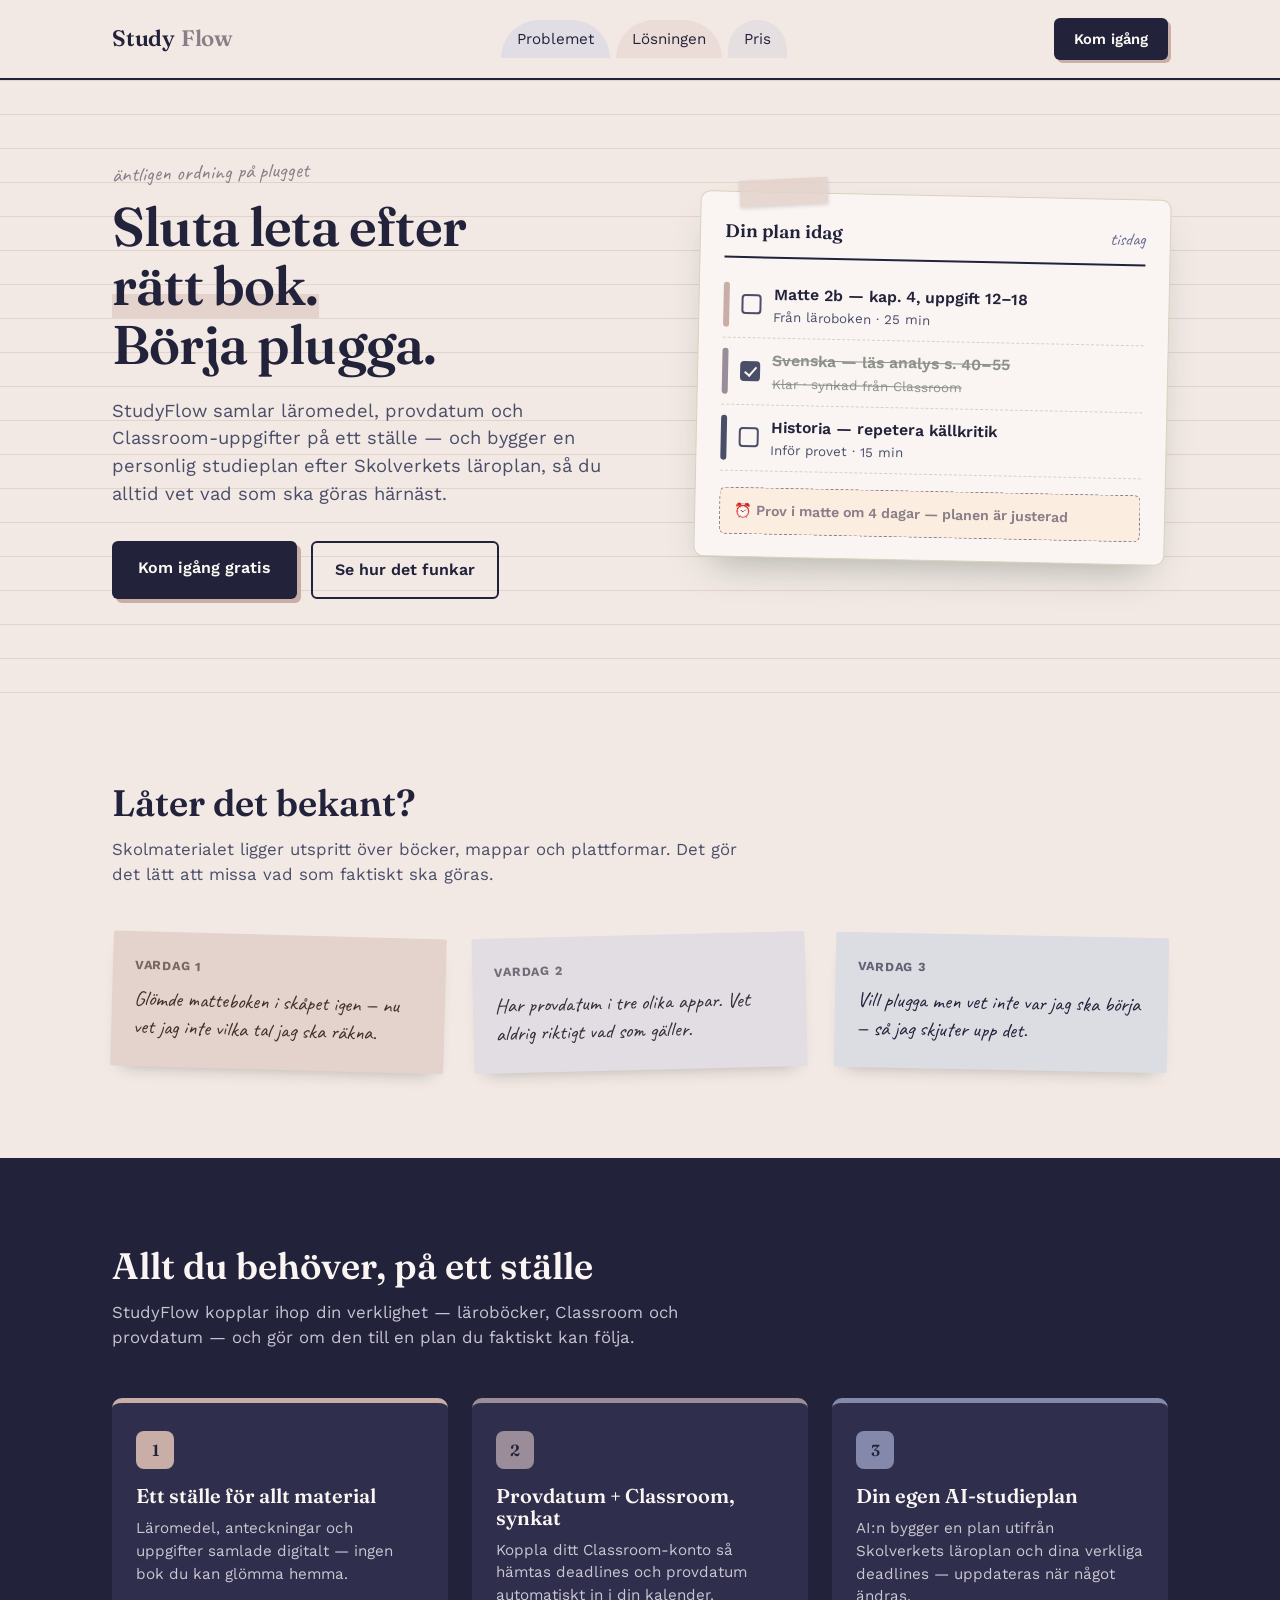
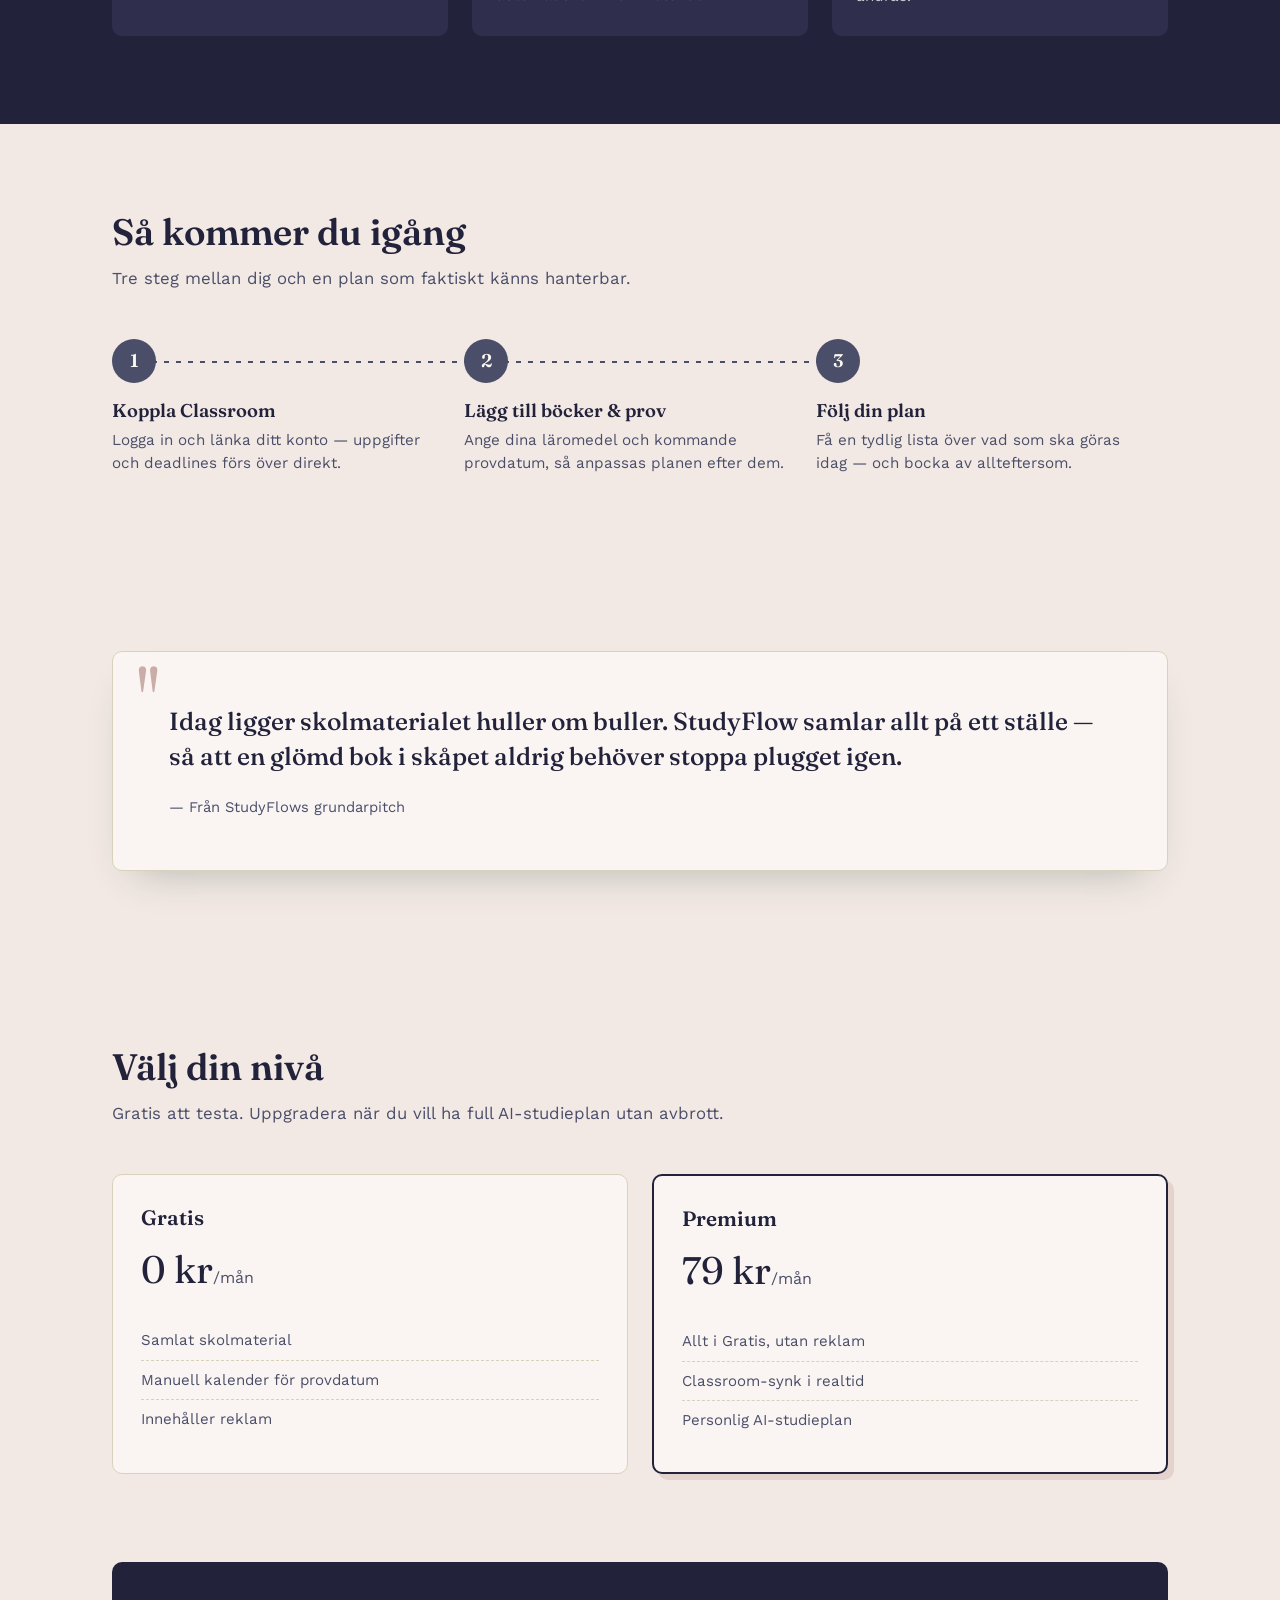
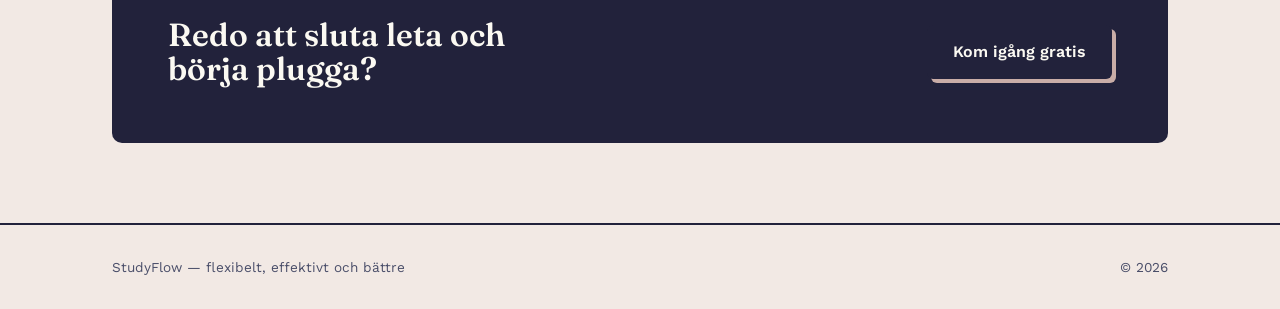
==== studyflow/index.html @ 854a7fbd "Add initial HTML structure for StudyFlow" ====
<!DOCTYPE html>
<html lang="sv">
<head>
<meta charset="UTF-8">
<meta name="viewport" content="width=device-width, initial-scale=1.0">
<title>StudyFlow — Samla studierna på ett ställe</title>
<link rel="preconnect" href="https://fonts.googleapis.com">
<link href="https://fonts.googleapis.com/css2?family=Fraunces:opsz,wght@9..144,400;9..144,500;9..144,600&family=Work+Sans:wght@400;500;600;700&family=Caveat:wght@500;600&display=swap" rel="stylesheet">
<style>
  :root{
    --paper: #f2e9e4;
    --paper-line: #e2d3cb;
    --ink: #22223b;
    --ink-soft: #4a4e69;
    --pine: #4a4e69;
    --pine-deep: #22223b;
    --mustard: #c9ada7;
    --mustard-soft: #e4d2cc;
    --clay: #8b7e89;
    --sky: #6a6f92;
    --card: #faf5f2;
    --radius: 4px;
    --radius-lg: 10px;
  }
  *{box-sizing:border-box;}
  html{scroll-behavior:smooth;}
  body{
    margin:0;
    background:var(--paper);
    color:var(--ink);
    font-family:'Work Sans', sans-serif;
    line-height:1.5;
    -webkit-font-smoothing:antialiased;
  }
  h1,h2,h3{
    font-family:'Fraunces', serif;
    font-weight:600;
    line-height:1.08;
    margin:0;
    color:var(--pine-deep);
  }
  p{margin:0;}
  a{color:inherit;}
  .wrap{max-width:1120px;margin:0 auto;padding:0 32px;}
  .tag{
    font-family:'Caveat', cursive;
    font-size:1.3rem;
    color:var(--clay);
    display:inline-block;
    transform:rotate(-2deg);
  }

  /* ---------- NAV ---------- */
  header{
    position:sticky; top:0; z-index:50;
    background:var(--paper);
    border-bottom:2px solid var(--pine-deep);
  }
  .nav{
    display:flex; align-items:center; justify-content:space-between;
    padding:18px 32px; max-width:1120px; margin:0 auto;
  }
  .logo{
    font-family:'Fraunces', serif; font-weight:600; font-size:1.4rem;
    color:var(--pine-deep); letter-spacing:-0.01em;
    display:flex; align-items:baseline; gap:6px;
  }
  .logo em{
    font-style:normal; color:var(--clay);
  }
  .navlinks{display:flex; gap:6px; list-style:none; margin:0; padding:0;}
  .navlinks a{
    text-decoration:none; font-size:0.95rem; color:var(--ink);
    padding:10px 16px; border-radius:99px 99px 0 0;
    position:relative;
  }
  .navlinks a:hover{color:var(--pine-deep);}
  .navlinks li:nth-child(1) a{background:#e0dde4;}
  .navlinks li:nth-child(2) a{background:#ecdcd7;}
  .navlinks li:nth-child(3) a{background:#e6dfe2;}
  .nav-cta{
    background:var(--pine-deep); color:#fbf9f2; text-decoration:none;
    padding:10px 20px; border-radius:6px; font-weight:600; font-size:0.92rem;
    box-shadow:3px 3px 0 var(--mustard);
  }
  .navtoggle{display:none;}

  /* ---------- HERO ---------- */
  .hero{
    padding:76px 0 96px;
    background-image:
      linear-gradient(var(--paper-line) 1px, transparent 1px);
    background-size: 100% 34px;
  }
  .hero-grid{
    display:grid; grid-template-columns: 1.05fr 0.95fr; gap:64px; align-items:center;
  }
  .eyebrow-note{
    font-family:'Caveat', cursive; font-size:1.35rem; color:var(--clay);
    transform:rotate(-1.5deg); display:inline-block; margin-bottom:10px;
  }
  .hero h1{
    font-size:3.4rem; letter-spacing:-0.015em;
  }
  .hero h1 .underline{
    background:linear-gradient(transparent 62%, var(--mustard-soft) 62%);
  }
  .hero p.lede{
    margin-top:22px; font-size:1.15rem; color:var(--ink-soft); max-width:46ch;
  }
  .hero-ctas{display:flex; gap:14px; margin-top:34px; flex-wrap:wrap;}
  .btn-primary{
    background:var(--pine-deep); color:#fbf9f2; text-decoration:none;
    padding:15px 26px; border-radius:6px; font-weight:600;
    box-shadow:4px 4px 0 var(--mustard); border:none; cursor:pointer;
    font-size:1rem; font-family:inherit;
    transition:transform .15s ease;
  }
  .btn-primary:hover{transform:translate(-2px,-2px);}
  .btn-secondary{
    background:transparent; color:var(--pine-deep); text-decoration:none;
    padding:15px 22px; border-radius:6px; font-weight:600; font-size:1rem;
    border:2px solid var(--pine-deep);
  }

  /* Planner mockup */
  .planner{
    background:var(--card);
    border-radius:var(--radius-lg);
    border:1.5px solid #d8d2bd;
    box-shadow:0 20px 40px -18px rgba(22,48,37,0.35);
    padding:26px 24px 22px;
    position:relative;
    transform:rotate(1.2deg);
  }
  .tape{
    position:absolute; top:-14px; left:38px; width:88px; height:26px;
    background:var(--mustard-soft); opacity:0.85; transform:rotate(-4deg);
    box-shadow:0 2px 4px rgba(0,0,0,0.15);
  }
  .planner-head{
    display:flex; justify-content:space-between; align-items:baseline;
    border-bottom:2px solid var(--pine-deep); padding-bottom:10px; margin-bottom:14px;
  }
  .planner-head h3{font-size:1.15rem;}
  .planner-head span{font-family:'Caveat',cursive; font-size:1.15rem; color:var(--sky);}
  .plan-row{
    display:flex; align-items:center; gap:12px; padding:10px 0;
    border-bottom:1px dashed #d8d2bd;
  }
  .plan-row:last-of-type{border-bottom:none;}
  .checkbox{
    width:20px; height:20px; border:2px solid var(--pine); border-radius:4px;
    flex:none; cursor:pointer; position:relative; background:transparent;
  }
  .checkbox.checked{background:var(--pine); }
  .checkbox.checked::after{
    content:''; position:absolute; left:5px; top:1px; width:5px; height:10px;
    border-right:2px solid #fbf9f2; border-bottom:2px solid #fbf9f2; transform:rotate(40deg);
  }
  .plan-row .subj{font-weight:600; font-size:0.98rem;}
  .plan-row .meta{font-size:0.83rem; color:var(--ink-soft); margin-top:2px;}
  .plan-row.done .subj, .plan-row.done .meta{color:#8b9188; text-decoration:line-through;}
  .swatch{width:6px; align-self:stretch; border-radius:3px; flex:none;}
  .prov-alert{
    margin-top:16px; background:#fbeee0; border:1px dashed var(--clay);
    border-radius:6px; padding:12px 14px; font-size:0.88rem; color:var(--clay); font-weight:600;
  }

  /* ---------- PROBLEM ---------- */
  section{padding:88px 0;}
  .section-head{max-width:640px; margin-bottom:48px;}
  .section-head h2{font-size:2.3rem;}
  .section-head p{margin-top:14px; color:var(--ink-soft); font-size:1.05rem;}
  .problems{
    display:grid; grid-template-columns:repeat(3,1fr); gap:28px;
  }
  .sticky{
    background:var(--mustard-soft); padding:26px 22px; border-radius:2px;
    box-shadow:0 10px 18px -12px rgba(0,0,0,0.3);
    font-family:'Caveat', cursive; font-size:1.3rem; line-height:1.35; color:#3d2f2c;
  }
  .sticky:nth-child(2){background:#e2dde3; color:#33303c; transform:rotate(-1.4deg);}
  .sticky:nth-child(3){background:#dcdde3; color:#22223b; transform:rotate(1.1deg);}
  .sticky:nth-child(1){transform:rotate(1.6deg);}
  .sticky .num{
    display:block; font-family:'Work Sans',sans-serif; font-weight:700; font-size:0.78rem;
    text-transform:uppercase; letter-spacing:0.06em; margin-bottom:10px; opacity:0.65;
  }

  /* ---------- FEATURES ---------- */
  .features-band{background:var(--pine-deep); color:#f2e9e4;}
  .features-band .section-head h2{color:#faf5f2;}
  .features-band .section-head p{color:#c7c3d1;}
  .features{
    display:grid; grid-template-columns:repeat(3,1fr); gap:24px;
  }
  .fcard{
    background:#2f2f4d; border-radius:var(--radius-lg); padding:28px 24px;
    border-top:5px solid var(--fc, var(--mustard));
  }
  .fcard:nth-child(1){--fc:#c9ada7;}
  .fcard:nth-child(2){--fc:#9a8c98;}
  .fcard:nth-child(3){--fc:#8489ab;}
  .fcard h3{color:#faf5f2; font-size:1.25rem;}
  .fcard p{margin-top:10px; color:#cbc7d2; font-size:0.95rem;}
  .fcard .ficon{
    width:38px; height:38px; border-radius:8px; background:var(--fc);
    margin-bottom:16px; display:flex; align-items:center; justify-content:center;
    color:#22223b; font-family:'Fraunces',serif; font-weight:600;
  }

  /* ---------- HOW IT WORKS ---------- */
  .steps{
    display:grid; grid-template-columns:repeat(3,1fr); gap:0;
    position:relative; counter-reset:step;
  }
  .step{padding:0 24px 0 0; position:relative;}
  .step:not(:last-child)::after{
    content:''; position:absolute; top:22px; right:-4px; width:100%; height:2px;
    background-image:linear-gradient(to right, var(--pine) 40%, transparent 0%);
    background-size:12px 2px; background-repeat:repeat-x;
  }
  .step-num{
    width:44px; height:44px; border-radius:50%; background:var(--pine);
    color:#fbf9f2; display:flex; align-items:center; justify-content:center;
    font-family:'Fraunces',serif; font-weight:600; font-size:1.15rem; margin-bottom:18px;
  }
  .step h3{font-size:1.15rem;}
  .step p{margin-top:8px; color:var(--ink-soft); font-size:0.95rem;}

  /* ---------- PITCH QUOTE ---------- */
  .pitch-wrap{
    background:var(--card); border-radius:var(--radius-lg);
    border:1.5px solid #d8d2bd; padding:52px 56px;
    box-shadow:0 20px 40px -22px rgba(22,48,37,0.3);
    position:relative;
  }
  .pitch-wrap::before{
    content:'"'; font-family:'Fraunces',serif; font-size:5rem; color:var(--mustard);
    position:absolute; top:8px; left:24px; line-height:1;
  }
  .pitch-text{
    font-family:'Fraunces', serif; font-size:1.55rem; font-weight:500;
    color:var(--pine-deep); max-width:64ch; line-height:1.42; position:relative;
  }
  .pitch-by{margin-top:22px; font-size:0.92rem; color:var(--ink-soft);}

  /* ---------- PRICING ---------- */
  .pricing{display:grid; grid-template-columns:repeat(2,1fr); gap:24px;}
  .pcard{
    background:var(--card); border-radius:var(--radius-lg); border:1.5px solid #d8d2bd;
    padding:32px 28px;
  }
  .pcard.highlight{border:2px solid var(--pine-deep); box-shadow:6px 6px 0 var(--mustard-soft);}
  .pcard h3{font-size:1.3rem;}
  .pprice{font-family:'Fraunces',serif; font-size:2.4rem; color:var(--pine-deep); margin-top:12px;}
  .pprice span{font-size:1rem; font-family:'Work Sans',sans-serif; color:var(--ink-soft); font-weight:400;}
  .pcard ul{list-style:none; margin:22px 0 0; padding:0;}
  .pcard li{padding:8px 0; border-top:1px dashed #d8d2bd; font-size:0.94rem; color:var(--ink-soft);}
  .pcard li:first-child{border-top:none;}

  /* ---------- CTA FOOTER ---------- */
  .cta-final{
    background:var(--pine-deep); color:#f2efe3; text-align:left;
    border-radius:var(--radius-lg); padding:56px 56px; margin:0 32px 80px;
    max-width:1056px; margin-left:auto; margin-right:auto;
    display:flex; justify-content:space-between; align-items:center; gap:32px; flex-wrap:wrap;
  }
  .cta-final h2{color:#fbf9f2; font-size:2rem; max-width:20ch;}
  footer{
    border-top:2px solid var(--pine-deep); padding:32px 0; font-size:0.85rem; color:var(--ink-soft);
  }
  .footer-row{display:flex; justify-content:space-between; align-items:center;}

  @media (max-width:860px){
    .hero-grid{grid-template-columns:1fr;}
    .navlinks{display:none;}
    .problems, .features, .pricing{grid-template-columns:1fr;}
    .steps{grid-template-columns:1fr; gap:36px;}
    .step:not(:last-child)::after{display:none;}
    .hero h1{font-size:2.4rem;}
    .pitch-wrap{padding:36px 26px;}
    .cta-final{padding:40px 28px; flex-direction:column; align-items:flex-start;}
  }
</style>
</head>
<body>

<header>
  <div class="nav">
    <div class="logo">Study<em>Flow</em></div>
    <ul class="navlinks">
      <li><a href="#problem">Problemet</a></li>
      <li><a href="#losning">Lösningen</a></li>
      <li><a href="#pris">Pris</a></li>
    </ul>
    <a class="nav-cta" href="#pris">Kom igång</a>
  </div>
</header>

<section class="hero">
  <div class="wrap hero-grid">
    <div>
      <span class="eyebrow-note">äntligen ordning på plugget</span>
      <h1>Sluta leta efter<br><span class="underline">rätt bok.</span><br>Börja plugga.</h1>
      <p class="lede">StudyFlow samlar läromedel, provdatum och Classroom-uppgifter på ett ställe — och bygger en personlig studieplan efter Skolverkets läroplan, så du alltid vet vad som ska göras härnäst.</p>
      <div class="hero-ctas">
        <a class="btn-primary" href="#pris">Kom igång gratis</a>
        <a class="btn-secondary" href="#losning">Se hur det funkar</a>
      </div>
    </div>
    <div class="planner">
      <div class="tape"></div>
      <div class="planner-head">
        <h3>Din plan idag</h3>
        <span>tisdag</span>
      </div>
      <div class="plan-row">
        <div class="swatch" style="background:#c9ada7;"></div>
        <button class="checkbox" onclick="this.classList.toggle('checked'); this.closest('.plan-row').classList.toggle('done');"></button>
        <div>
          <div class="subj">Matte 2b — kap. 4, uppgift 12–18</div>
          <div class="meta">Från läroboken · 25 min</div>
        </div>
      </div>
      <div class="plan-row done">
        <div class="swatch" style="background:#9a8c98;"></div>
        <button class="checkbox checked" onclick="this.classList.toggle('checked'); this.closest('.plan-row').classList.toggle('done');"></button>
        <div>
          <div class="subj">Svenska — läs analys s. 40–55</div>
          <div class="meta">Klar · synkad från Classroom</div>
        </div>
      </div>
      <div class="plan-row">
        <div class="swatch" style="background:#4a4e69;"></div>
        <button class="checkbox" onclick="this.classList.toggle('checked'); this.closest('.plan-row').classList.toggle('done');"></button>
        <div>
          <div class="subj">Historia — repetera källkritik</div>
          <div class="meta">Inför provet · 15 min</div>
        </div>
      </div>
      <div class="prov-alert">⏰ Prov i matte om 4 dagar — planen är justerad</div>
    </div>
  </div>
</section>

<section id="problem">
  <div class="wrap">
    <div class="section-head">
      <h2>Låter det bekant?</h2>
      <p>Skolmaterialet ligger utspritt över böcker, mappar och plattformar. Det gör det lätt att missa vad som faktiskt ska göras.</p>
    </div>
    <div class="problems">
      <div class="sticky"><span class="num">Vardag 1</span>Glömde matteboken i skåpet igen — nu vet jag inte vilka tal jag ska räkna.</div>
      <div class="sticky"><span class="num">Vardag 2</span>Har provdatum i tre olika appar. Vet aldrig riktigt vad som gäller.</div>
      <div class="sticky"><span class="num">Vardag 3</span>Vill plugga men vet inte var jag ska börja — så jag skjuter upp det.</div>
    </div>
  </div>
</section>

<section class="features-band" id="losning">
  <div class="wrap">
    <div class="section-head">
      <h2>Allt du behöver, på ett ställe</h2>
      <p>StudyFlow kopplar ihop din verklighet — läroböcker, Classroom och provdatum — och gör om den till en plan du faktiskt kan följa.</p>
    </div>
    <div class="features">
      <div class="fcard">
        <div class="ficon">1</div>
        <h3>Ett ställe för allt material</h3>
        <p>Läromedel, anteckningar och uppgifter samlade digitalt — ingen bok du kan glömma hemma.</p>
      </div>
      <div class="fcard">
        <div class="ficon">2</div>
        <h3>Provdatum + Classroom, synkat</h3>
        <p>Koppla ditt Classroom-konto så hämtas deadlines och provdatum automatiskt in i din kalender.</p>
      </div>
      <div class="fcard">
        <div class="ficon">3</div>
        <h3>Din egen AI-studieplan</h3>
        <p>AI:n bygger en plan utifrån Skolverkets läroplan och dina verkliga deadlines — uppdateras när något ändras.</p>
      </div>
    </div>
  </div>
</section>

<section>
  <div class="wrap">
    <div class="section-head">
      <h2>Så kommer du igång</h2>
      <p>Tre steg mellan dig och en plan som faktiskt känns hanterbar.</p>
    </div>
    <div class="steps">
      <div class="step">
        <div class="step-num">1</div>
        <h3>Koppla Classroom</h3>
        <p>Logga in och länka ditt konto — uppgifter och deadlines förs över direkt.</p>
      </div>
      <div class="step">
        <div class="step-num">2</div>
        <h3>Lägg till böcker & prov</h3>
        <p>Ange dina läromedel och kommande provdatum, så anpassas planen efter dem.</p>
      </div>
      <div class="step">
        <div class="step-num">3</div>
        <h3>Följ din plan</h3>
        <p>Få en tydlig lista över vad som ska göras idag — och bocka av allteftersom.</p>
      </div>
    </div>
  </div>
</section>

<section>
  <div class="wrap">
    <div class="pitch-wrap">
      <p class="pitch-text">Idag ligger skolmaterialet huller om buller. StudyFlow samlar allt på ett ställe — så att en glömd bok i skåpet aldrig behöver stoppa plugget igen.</p>
      <p class="pitch-by">— Från StudyFlows grundarpitch</p>
    </div>
  </div>
</section>

<section id="pris">
  <div class="wrap">
    <div class="section-head">
      <h2>Välj din nivå</h2>
      <p>Gratis att testa. Uppgradera när du vill ha full AI-studieplan utan avbrott.</p>
    </div>
    <div class="pricing">
      <div class="pcard">
        <h3>Gratis</h3>
        <div class="pprice">0 kr<span>/mån</span></div>
        <ul>
          <li>Samlat skolmaterial</li>
          <li>Manuell kalender för provdatum</li>
          <li>Innehåller reklam</li>
        </ul>
      </div>
      <div class="pcard highlight">
        <h3>Premium</h3>
        <div class="pprice">79 kr<span>/mån</span></div>
        <ul>
          <li>Allt i Gratis, utan reklam</li>
          <li>Classroom-synk i realtid</li>
          <li>Personlig AI-studieplan</li>
        </ul>
      </div>
    </div>
  </div>
</section>

<div class="cta-final">
  <h2>Redo att sluta leta och börja plugga?</h2>
  <a class="btn-primary" href="#pris">Kom igång gratis</a>
</div>

<footer>
  <div class="wrap footer-row">
    <span>StudyFlow — flexibelt, effektivt och bättre</span>
    <span>© 2026</span>
  </div>
</footer>

</body>
</html>
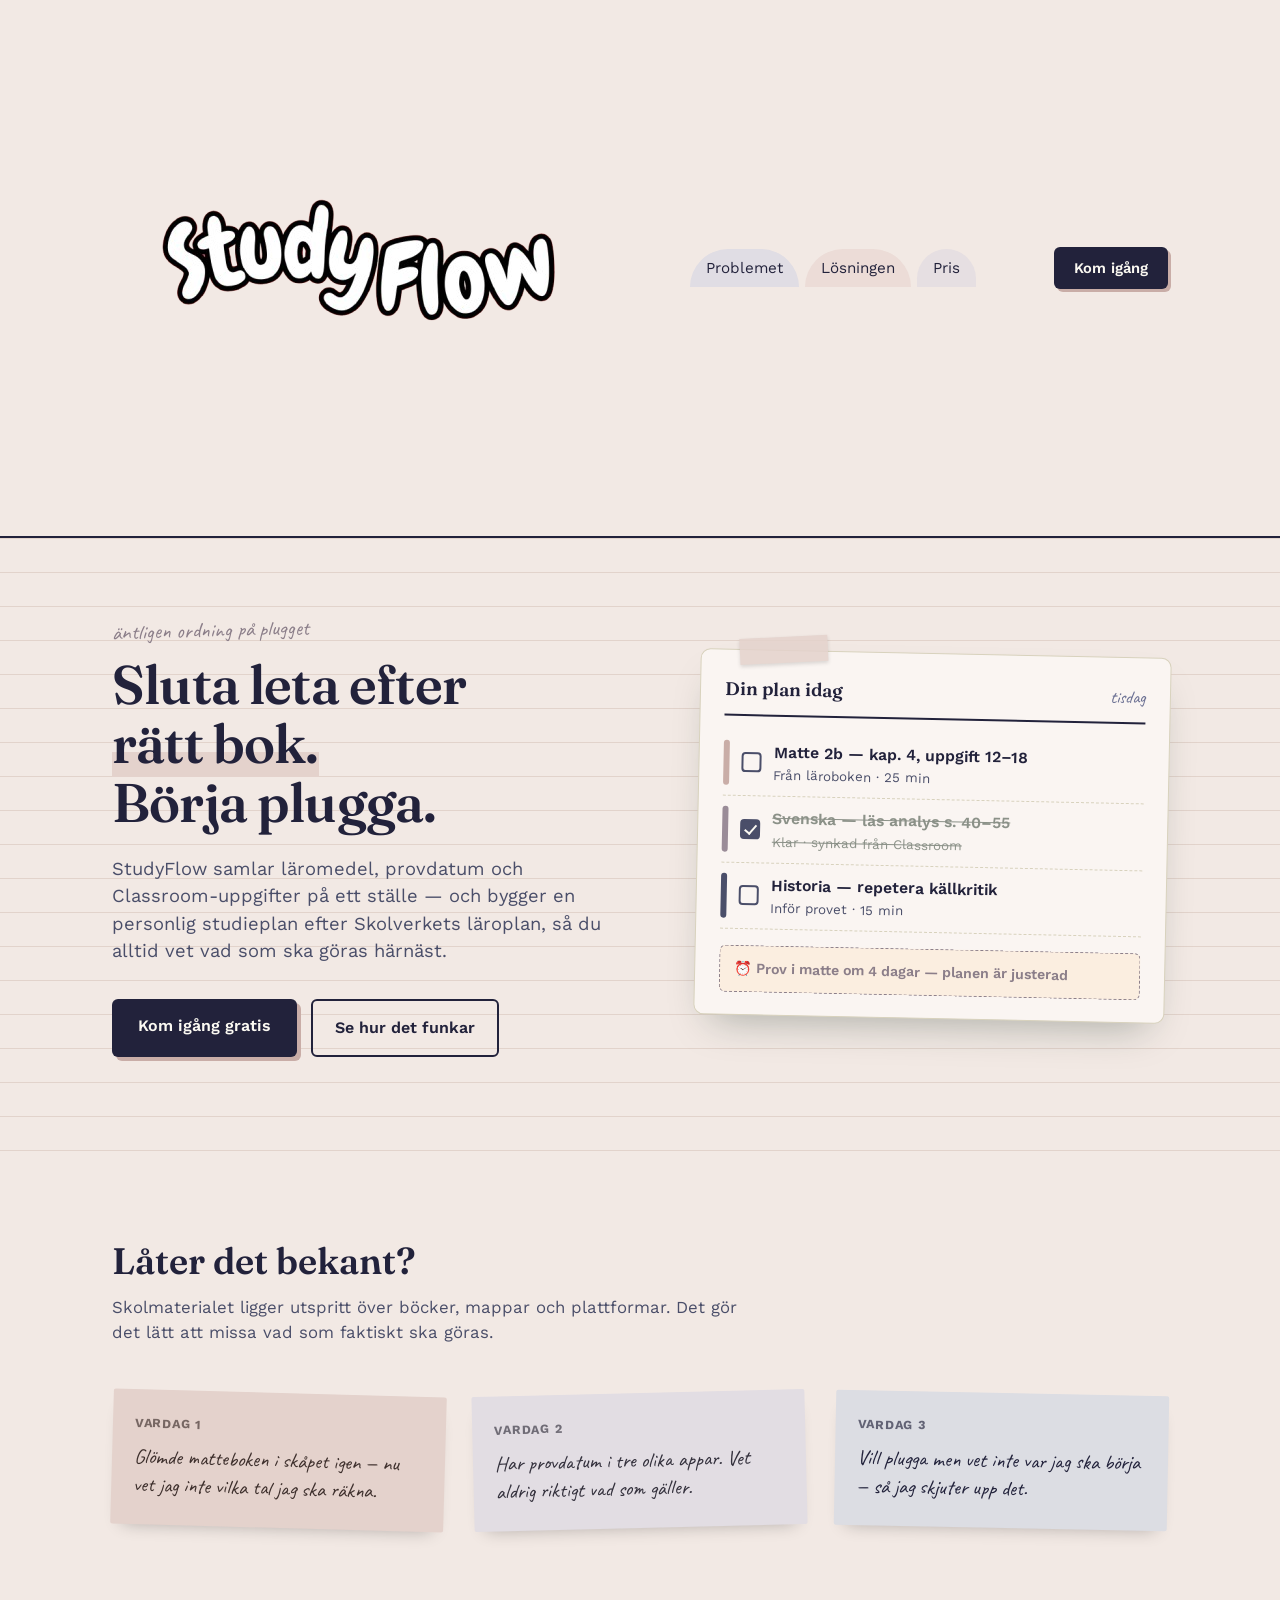
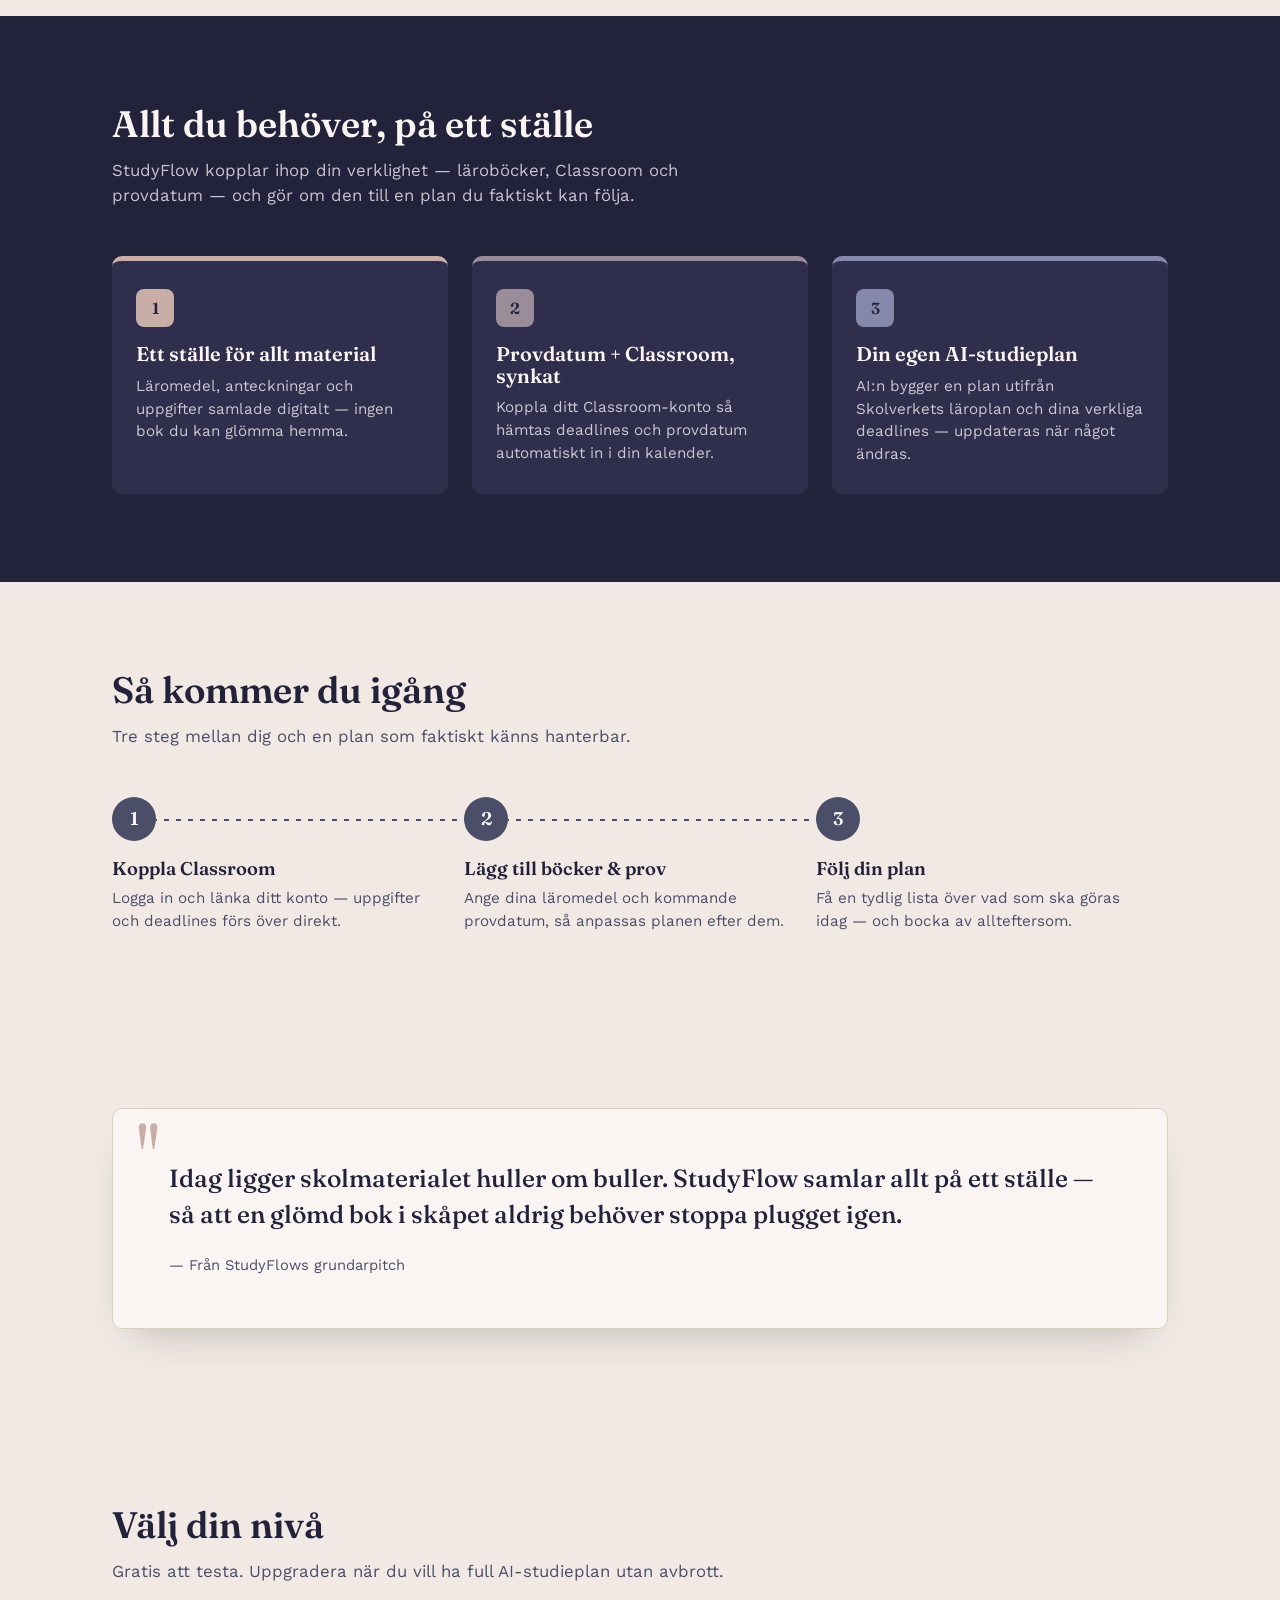
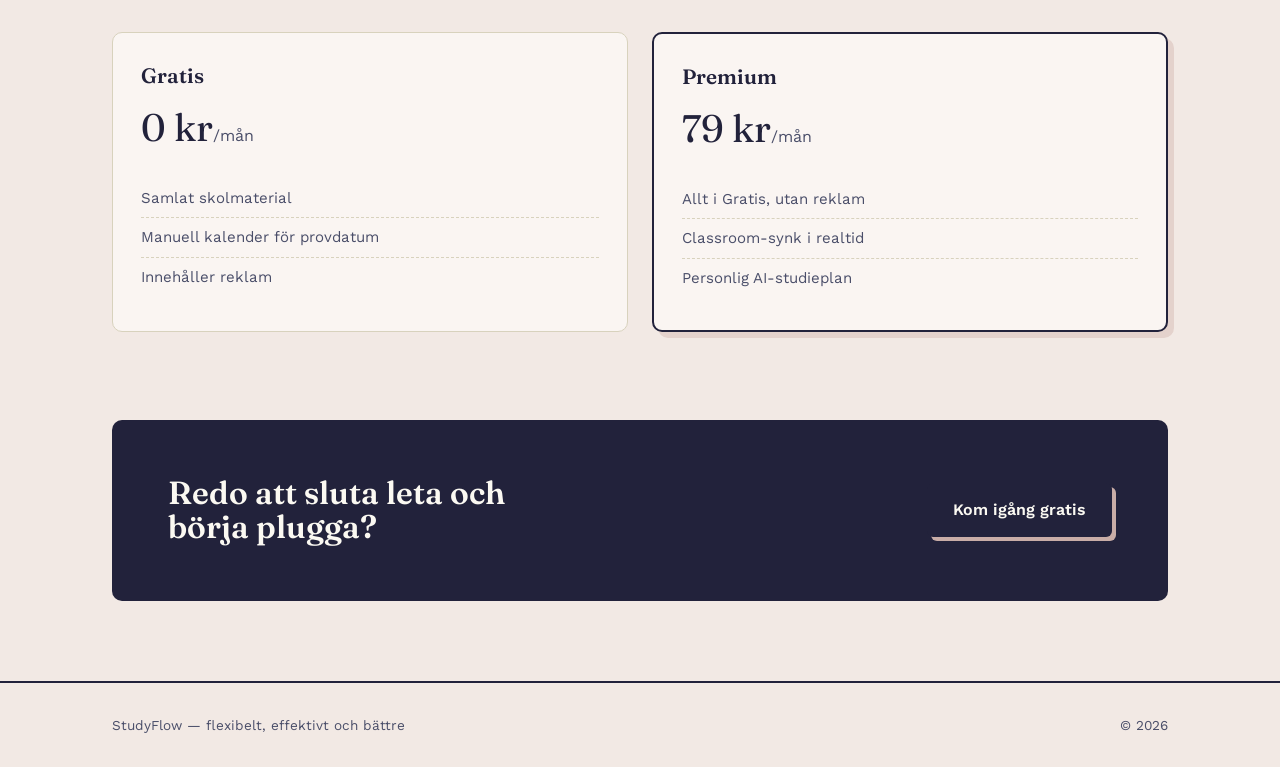
==== commit c4a7ba27: "Replace logo text with image in header" ====
--- a/studyflow/index.html
+++ b/studyflow/index.html
@@ -289,7 +289,7 @@
 
 <header>
   <div class="nav">
-    <div class="logo">Study<em>Flow</em></div>
+    <div class="logo"><img src="./logo.png"></img></div>
     <ul class="navlinks">
       <li><a href="#problem">Problemet</a></li>
       <li><a href="#losning">Lösningen</a></li>
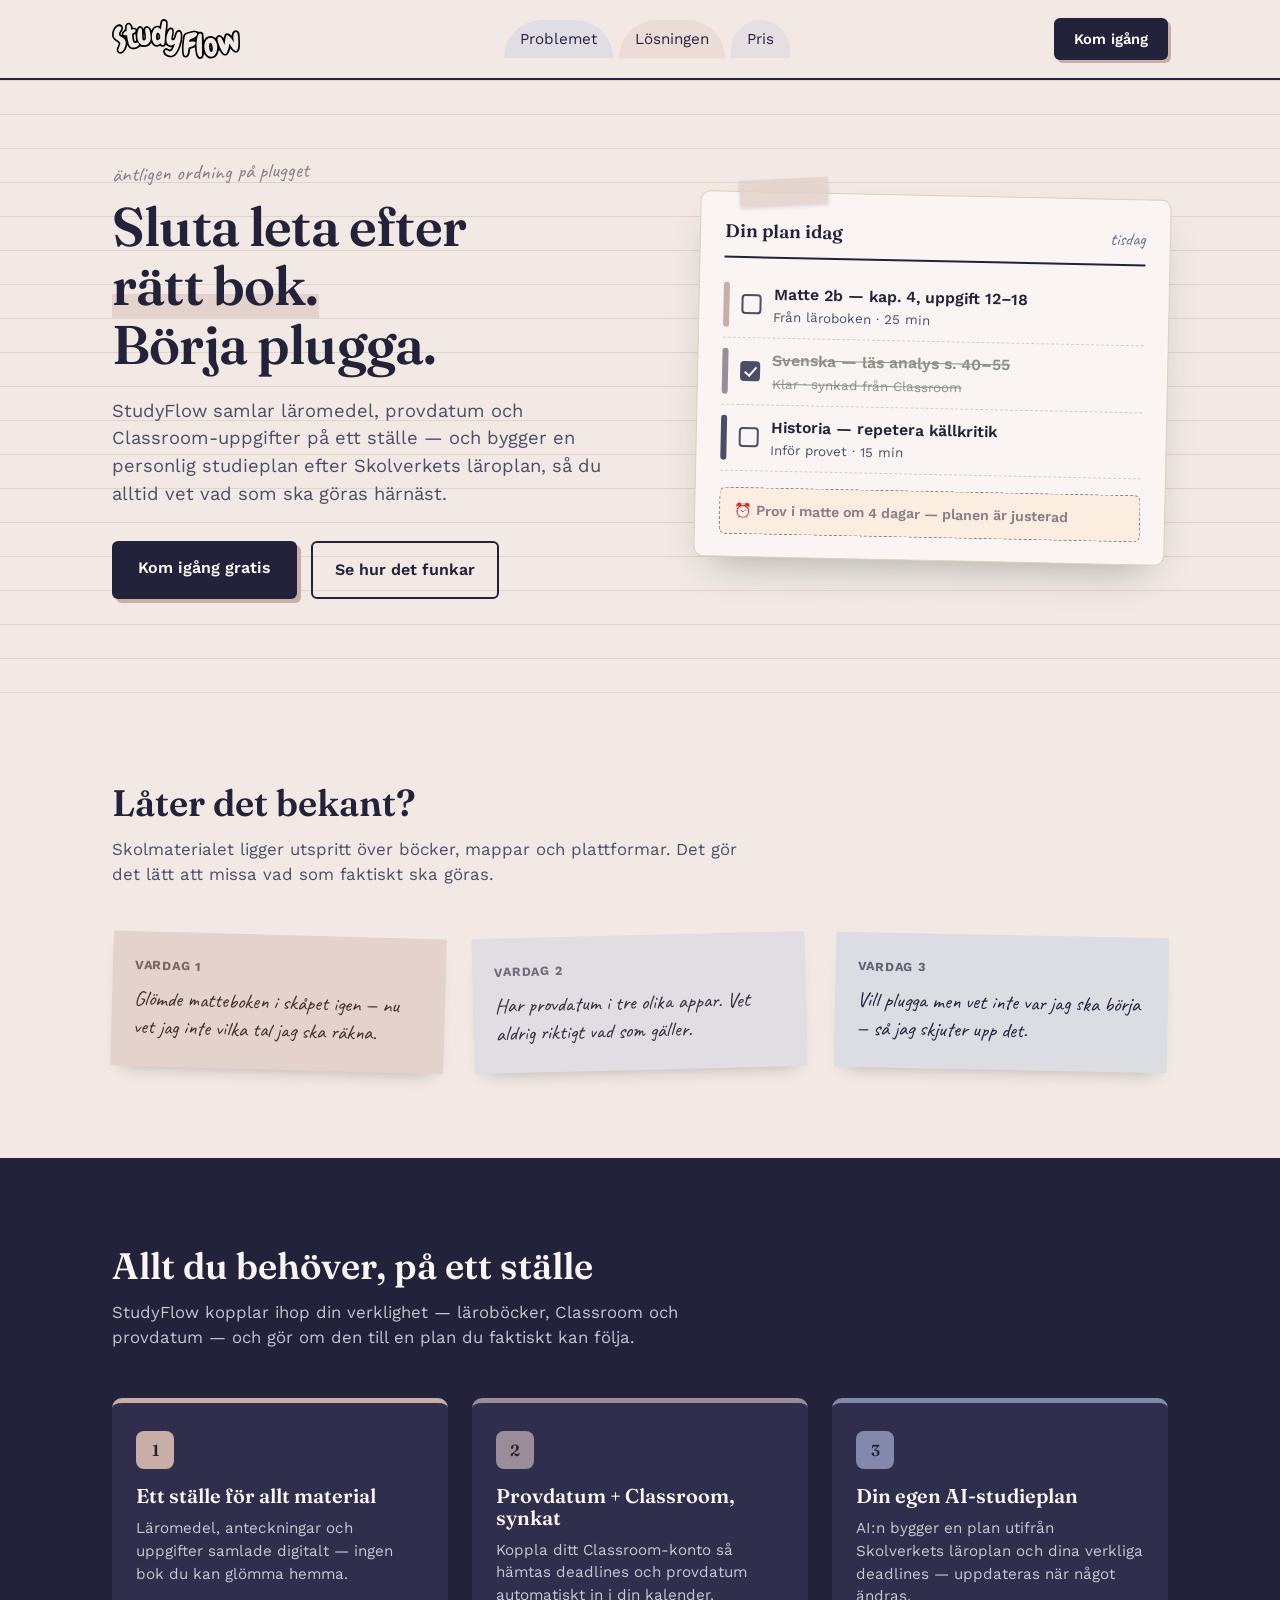
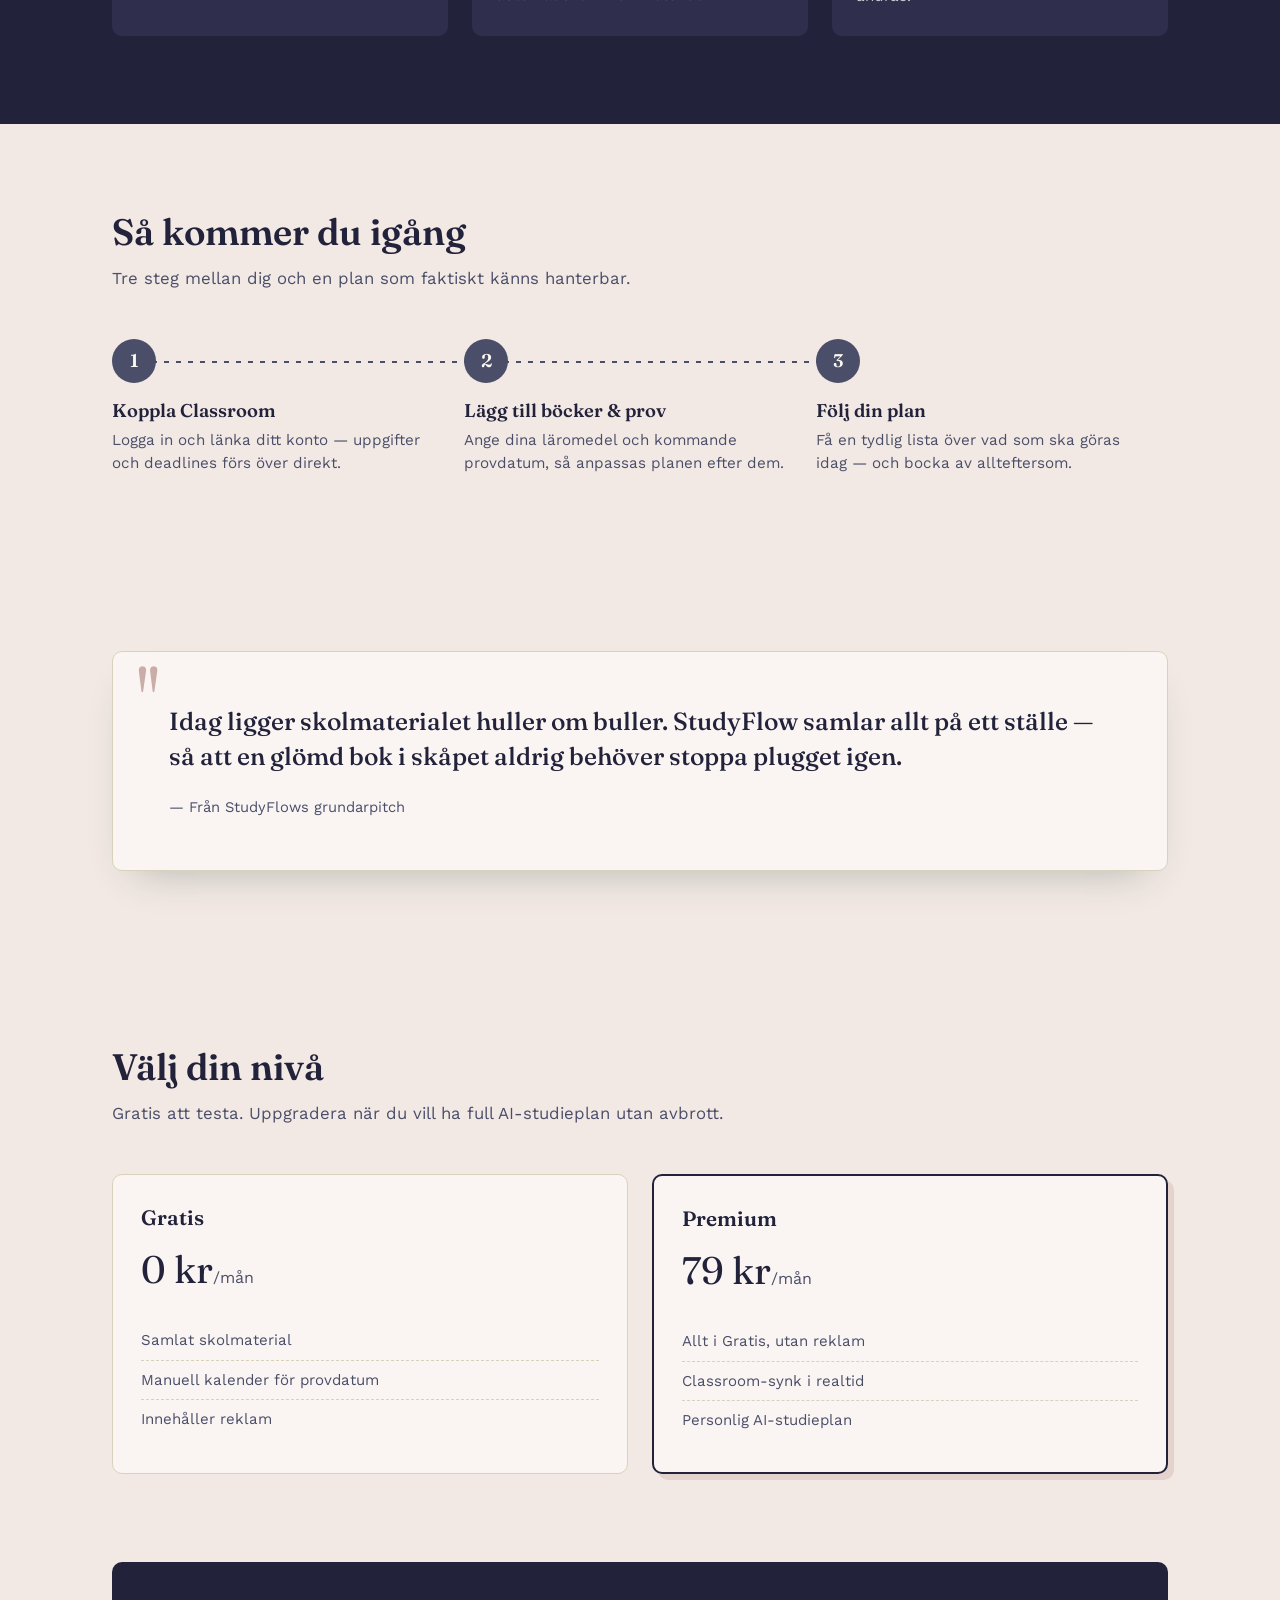
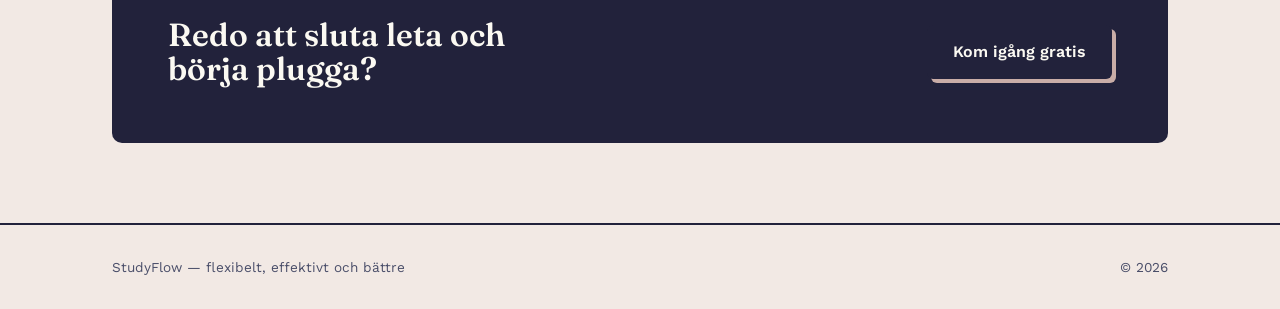
==== commit 833fa3e0: "Changed logo" ====
--- a/studyflow/index.html
+++ b/studyflow/index.html
@@ -289,7 +289,7 @@
 
 <header>
   <div class="nav">
-    <div class="logo"><img src="./logo.png"></img></div>
+    <div class="logo"><img style="width: 10vw" src="./logo.svg"></img></div>
     <ul class="navlinks">
       <li><a href="#problem">Problemet</a></li>
       <li><a href="#losning">Lösningen</a></li>
